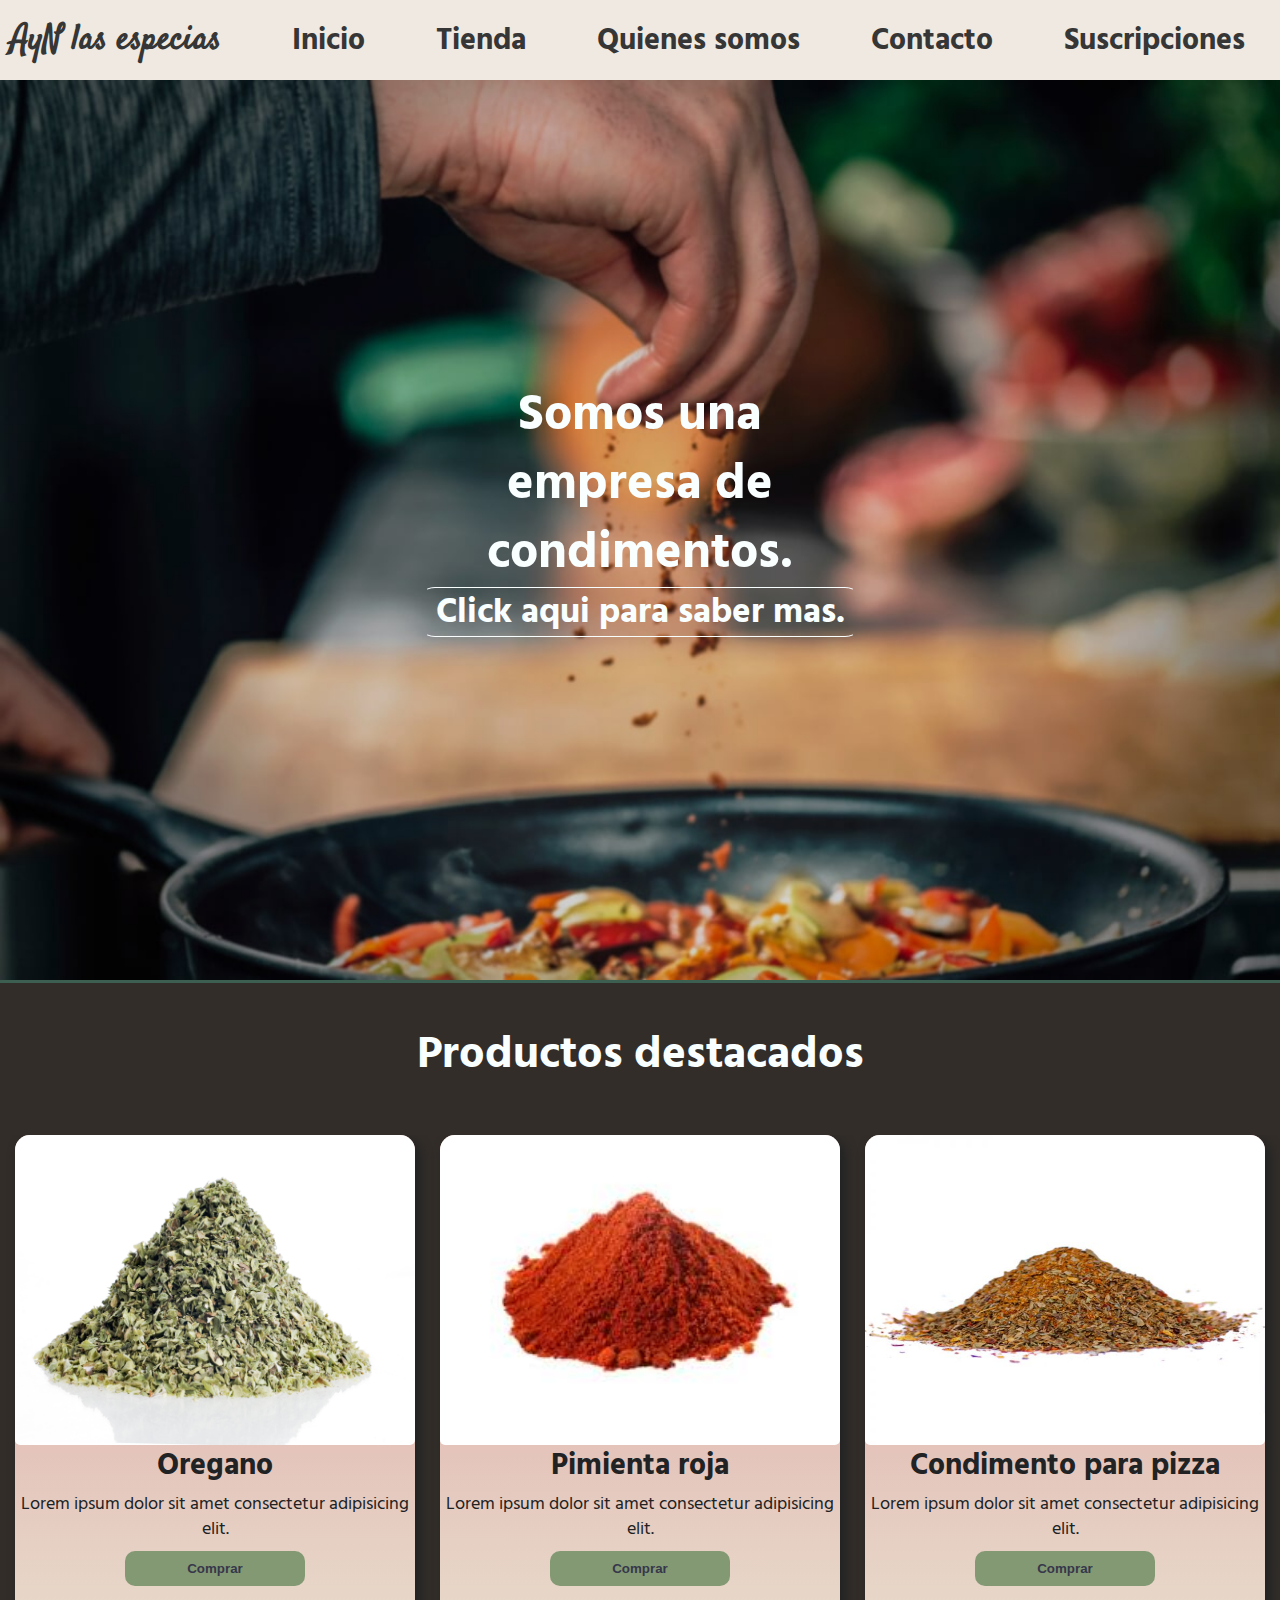
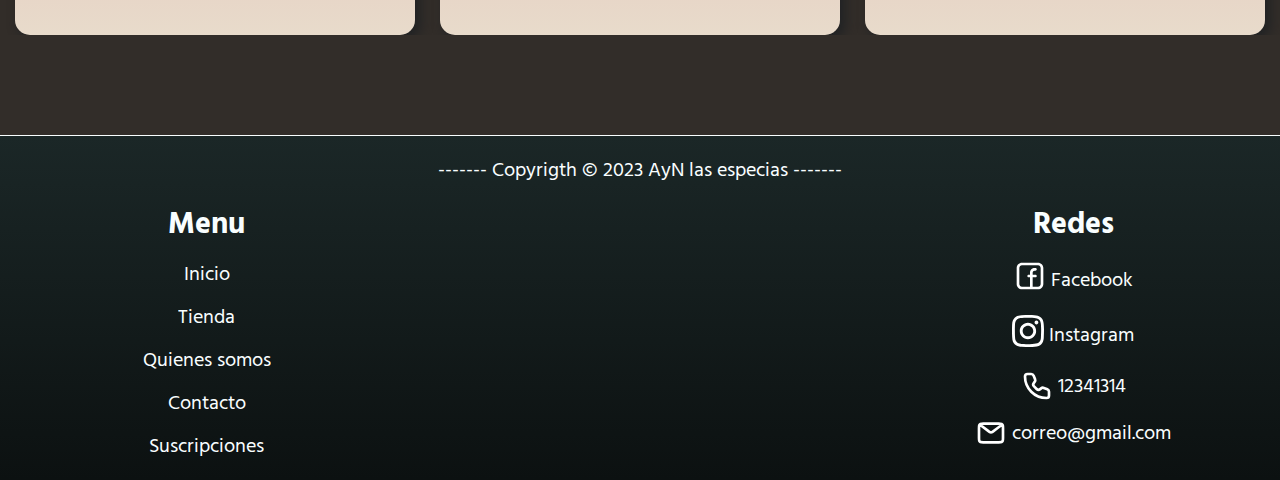
==== index.html @ 298c3543 "optimizacion img" ====
<!DOCTYPE html>
<html lang="en">
<head>
    <meta charset="UTF-8">
    <meta http-equiv="X-UA-Compatible" content="IE=edge">
    <meta name="viewport" content="width=device-width, initial-scale=1.0">
    <meta name="description" content="los mejores condimentos para tus comidas a los mejores precios.">
    <meta name="keywords" content="condimentos, especias, oregano, Argentina, Buenos Aires">
    <title>AyN las especias | empresa de condimentos </title>
    <link rel="shortcut icon" href="./img/logo ayn (fondo blanco).jpg" type="image/x-icon">
    <link rel="preconnect" href="https://fonts.googleapis.com">
    <link rel="preconnect" href="https://fonts.gstatic.com" crossorigin>
    <link href="https://fonts.googleapis.com/css2?family=Satisfy&display=swap" rel="stylesheet">
    <link rel="preconnect" href="https://fonts.googleapis.com">
    <link rel="preconnect" href="https://fonts.gstatic.com" crossorigin>
    <link href="https://fonts.googleapis.com/css2?family=Hind+Madurai:wght@300;700&family=Satisfy&display=swap" rel="stylesheet">
    <link rel="stylesheet" href="https://cdnjs.cloudflare.com/ajax/libs/animate.css/4.1.1/animate.min.css"/>
    <link rel="stylesheet" href="./SASS/main.css">
</head>


<body class="BG">

    <header class="header">

        <div class="header__titulo"> 

            <h1> AyN las especias </h1>

        </div>
        
        <nav class="header__nav">
            
                <ul class="header__nav__links">

                    <li>

                        <a href="./index.html" target="_self">Inicio</a>

                    </li>

                    <li>

                        <a href="./pages/tienda.html" target="_self"> Tienda </a>

                    </li>

                    <li>

                        <a href="./pages/quienesSomos.html" target="_self"> Quienes somos </a>

                    </li>

                    <li>

                        <a href="./pages/contacto.html" target="_self"> Contacto </a>

                    </li>

                    <li>

                        <a href="./pages/suscripciones.html" target="_self"> Suscripciones</a>

                    </li>

                </ul>

            <div class="header__navMovil"> <!-- MOVIL -->

                <div class="header__navMovil__style"> <!-- INICIO -->

                    <a href="./index.html" target="_self"><img src="./img/iconoHome.svg" alt="iconInicio"></a>
    
                    <p>Inicio</p>

                </div>

                <div class="header__navMovil__style"> <!-- TIENDA -->

                    <a href="./pages/tienda.html" target="_self"> <img src="./img/iconoTienda.svg" alt="IconTienda"> </a>
    
                    <p>Tienda</p>

                </div>

                <div class="header__navMovil__style"> <!-- QUIENES SOMOS -->

                    <a href="./pages/quienesSomos.html" target="_self"> <img src="./img/iconoQuienesSomos.svg" alt="iconQuienesSomos"> </a>
    
                    <p>Quienes somos</p>

                </div>

                <div class="header__navMovil__style"> <!-- CONTACTO -->

                    <a href="./pages/contacto.html" target="_self"> <img src="./img/iconoContacto.svg" alt="iconContacto"> </a>
    
                    <p>Contacto</p>

                </div>

                <div class="header__navMovil__style"> <!-- SUSCRIPCIONES -->

                    <a href="./pages/suscripciones.html" target="_self"> <img src="./img/iconoSuscripciones.svg" alt="iconSubs"></a>
    
                    <p>Suscripciones</p>

                </div>

            </div>


        </nav>


    </header>

    <main class="inicio"> 

        <div class="inicio__texto animate__animated animate__fadeInDown animate__slow">

            <h2>Somos una empresa de condimentos.</h2>
    
            <a href="./pages/quienesSomos.html">Click aqui para saber mas.</a>

        </div>

    </main>

    <section class="productos"> <!-- productos destacados -->

        <h3> Productos destacados</h3>
        
        <div class="productos__destacados animate__animated animate__fadeInRight animate__slow">

            <div class="productos__destacados__style"> <!-- producto destacado 1 -->
    
                <img src="./img/oregano.jpg" alt="oregano">
    
                <h4>Oregano</h4>

                <p>Lorem ipsum dolor sit amet consectetur adipisicing elit.</p>
    
                <input type="submit" value="Comprar">

            </div>
    
            <div class="productos__destacados__style"> <!-- producto destacado 2 -->
    
                <img src="./img/pimientaRoja.jpg" alt="pimientaRoja">
    
                <h4>Pimienta roja</h4>

                <p>Lorem ipsum dolor sit amet consectetur adipisicing elit.</p>
    
                <input type="submit" value="Comprar">
    
            </div>
    
            <div class="productos__destacados__style"> <!-- producto destacado 3 -->
    
                <img src="./img/condimentoPizza.jpg" alt="condimentoPizza">
    
                <h4>Condimento para pizza</h4>

                <p>Lorem ipsum dolor sit amet consectetur adipisicing elit.</p>
    
                <input type="submit" value="Comprar">
    
    
            </div>

        </div>


    </section>

    <footer class="pie">

        <div class="pie__texto">

            <p>------- Copyrigth © 2023 AyN las especias -------</p>

        </div>

            <ul class="pie__links">

                <li>

                    <h5> Menu </h5>

                </li>


                <li>

                    <a href="./index.html" target="_self">Inicio</a>

                </li>

                <li>

                    <a href="./pages/tienda.html" target="_self"> Tienda </a>

                </li>

                <li>

                    <a href="./pages/quienesSomos.html" target="_self"> Quienes somos </a>

                </li>

                <li>

                    <a href="./pages/contacto.html" target="_self"> Contacto </a>

                </li>

                <li>

                    <a href="./pages/suscripciones.html" target="_self"> Suscripciones</a>

                </li>

            </ul>

        <div class="pie__contacto">

            <h5> Redes </h5>

            <div class="fb">    
    
                <a href="https://es-la.facebook.com" target="_blank"><img src="./img/iconFB.svg" alt="fb"></a> 
                
                <p>Facebook</p>

            </div>
    
            <div class="ig">
    
                <a href="https://www.instagram.com" target="_blank"><img src="./img/iconIG.svg" alt=""></a>
    
                <p>Instagram</p>
    
            </div>
    
            <div class="telefono">
    
                <img src="./img/iconPhone.svg" alt="telefono">
    
                <p>12341314</p> 
                
            </div>
    
            <div class="correo">
                
             <img src="./img/iconMail.svg" alt="mail">
                     
             <p>correo@gmail.com</p> 
                
    
            </div>

        </div>


    </footer>

</body>
</html>
---- SASS/main.css ----
* {
  margin: 0;
  padding: 0;
  box-sizing: border-box;
  overflow: auto;
}

.BG {
  background-color: #efe9e1;
  color: #363636;
}

.header {
  background-color: #efe9e1;
  display: grid;
  grid-template-columns: 1fr 4fr;
  grid-template-rows: 80px;
  align-items: center;
}
.header__titulo {
  display: flex;
  justify-content: flex-start;
}
.header__titulo h1 {
  font-family: "Satisfy", cursive;
  font-size: 35px;
  font-weight: bold;
  padding-left: 10px;
}
.header__nav {
  grid-column: 2/3;
}
.header__nav__links {
  display: flex;
  justify-content: space-around;
}
.header__nav__links a {
  text-decoration: none;
  font-size: 30px;
  font-weight: 700;
  color: #363636;
  font-family: "Hind Madurai", sans-serif;
}
.header__nav__links a:hover {
  color: #6eba9d;
}
.header__navMovil {
  display: none;
}

.fixBs {
  margin: 0 0 0 0;
  padding: 0 0 0 0;
}
.fixBs h1 {
  padding-bottom: 4px;
  padding-top: 12px;
}

@media (max-width: 480px) {
  .header {
    padding-top: 1px;
    display: grid;
    grid-template-columns: 1fr;
    grid-template-rows: 60px 80px;
  }
  .header__titulo {
    display: flex;
    justify-content: center;
  }
  .header__nav {
    grid-column: 1/2;
  }
  .header__nav__links {
    display: none;
  }
  .header__navMovil {
    grid-row: 2/3;
    display: flex;
    justify-content: space-around;
  }
  .header__navMovil__style {
    display: flex;
    flex-direction: column;
    justify-content: center;
    align-items: center;
  }
  .header__navMovil__style img {
    width: 40px;
    height: 40px;
  }
  .header__navMovil__style p {
    font-size: 12px;
    font-weight: bold;
  }
}
@media (min-width: 481px) and (max-width: 1023px) {
  .header {
    padding-top: 1px;
    display: grid;
    grid-template-columns: 1fr;
    grid-template-rows: 60px 80px;
  }
  .header__titulo {
    display: flex;
    justify-content: center;
  }
  .header__nav {
    grid-column: 1/2;
  }
  .header__nav__links {
    display: none;
  }
  .header__navMovil {
    grid-row: 2/3;
    display: flex;
    justify-content: space-around;
  }
  .header__navMovil__style {
    display: flex;
    flex-direction: column;
    justify-content: center;
    align-items: center;
  }
  .header__navMovil__style img {
    width: 60px;
    height: 60px;
  }
  .header__navMovil__style p {
    font-size: 14px;
    font-weight: bold;
  }
}
.inicio {
  background-image: url(../img/index\ img.jpeg);
  background-size: cover;
  background-repeat: no-repeat;
  display: grid;
  grid-template-columns: 1fr 1fr 1fr;
  grid-template-rows: 300px 300px 300px;
}
.inicio__texto {
  grid-column: 2/3;
  grid-row: 2/3;
  display: flex;
  flex-direction: column;
  justify-items: center;
  align-items: center;
}
.inicio__texto h2 {
  color: #f9feff;
  text-align: center;
  font-family: "Hind Madurai", sans-serif;
  font-size: 50px;
  font-weight: 700;
}
.inicio__texto a {
  color: #f9feff;
  width: 450px;
  text-align: center;
  font-size: 35px;
  text-decoration: none;
  font-family: "Hind Madurai", sans-serif;
  font-weight: 700;
  border-style: solid;
  border-width: 0.5px;
  border-radius: 20px;
}
.inicio__texto a:hover {
  background-color: #f9feff;
  color: #363636;
  border-style: none;
  opacity: 85%;
}

.productos {
  background-color: #322d29;
  display: grid;
  grid-column: 1fr;
  grid-row: 200px auto;
  padding-bottom: 100px;
  border-top: #3c5f51;
  border-top-style: solid;
  gap: 10px;
}
.productos h3 {
  position: relative;
  text-align: center;
  font-size: 45px;
  color: #f9feff;
  padding: 40px;
  font-family: "Hind Madurai", sans-serif;
  font-weight: 700;
}
.productos img {
  width: 400px;
  height: 310px;
  border-radius: 5px;
}
.productos__destacados {
  display: flex;
  gap: 25px;
  justify-content: center;
}
.productos__destacados__style {
  /* background-color: #e8dbcb; */
  background-image: linear-gradient(to top, #e8dbcb, #e2b9b3 55%);
  border-radius: 15px;
  width: 400px;
  height: 500px;
  display: flex;
  flex-direction: column;
  align-items: center;
  color: #202224;
  box-shadow: 5px 5px 12px 0 #202224;
}
.productos__destacados__style h4 {
  font-size: 30px;
  margin-bottom: 5px;
  text-align: center;
  font-family: "Hind Madurai", sans-serif;
}
.productos__destacados__style p {
  font-size: 18px;
  margin-bottom: 10px;
  text-align: center;
  font-family: "Hind Madurai", sans-serif;
}
.productos__destacados__style input {
  height: 35px;
  width: 180px;
  border-radius: 10px;
  background-color: #839973;
  border-style: none;
  color: #36374b;
  font-weight: 700;
}
.productos__destacados__style input:hover {
  background-color: #a1bc8f;
}

@media (max-width: 480px) {
  .inicio {
    background-position: center;
    display: grid;
    grid-template-columns: 1fr;
    grid-template-rows: 250px 250px 250px;
  }
  .inicio a {
    display: none;
  }
  .inicio h2 {
    font-size: 40px;
    margin-left: 15px;
    margin-right: 15px;
  }
  .productos__destacados {
    display: flex;
    flex-direction: column;
    align-items: center;
  }
  .productos__destacados__style {
    width: 350px;
    height: 500px;
    display: flex;
    flex-direction: column;
    align-items: center;
  }
  .productos img {
    width: 350px;
    height: 310px;
    border-radius: 5px;
  }
}
@media (min-width: 481px) and (max-width: 1023px) {
  .inicio {
    background-position: center;
    display: grid;
    grid-template-columns: 1fr 1fr 1fr;
    grid-template-rows: 260px 260px 260px;
    align-items: center;
  }
  .inicio a {
    display: none;
  }
  .inicio h2 {
    font-size: 35px;
  }
  .productos__destacados {
    display: flex;
    flex-direction: column;
    align-items: center;
  }
  .productos__destacados__style {
    display: flex;
    flex-direction: column;
    align-items: center;
  }
  .productos img {
    border-radius: 5px;
  }
}
.tienda {
  background-color: #322d29;
  display: grid;
  grid-template-columns: 1fr;
  max-height: 1200px;
  grid-template-rows: 150px auto;
}
.tienda form {
  display: flex;
  justify-content: center;
  align-items: flex-start;
  margin-top: 20px;
}
.tienda form .barraBus {
  border-radius: 10px;
  width: 35%;
  height: 40px;
}
.tienda form .buscar {
  height: 40px;
  width: 5%;
  border-radius: 10px;
}
.tienda__productos {
  display: flex;
  gap: 50px;
  justify-content: center;
  flex-wrap: wrap;
  margin-bottom: 80px;
  margin-left: 30px;
  margin-right: 30px;
}
.tienda__productos__style {
  display: flex;
  flex-direction: column;
  align-items: center;
  background-color: #f9feff;
  height: 350px;
  width: 300px;
  border-radius: 10px;
}
.tienda__productos__style h2 {
  font-size: 30px;
  text-align: center;
  font-weight: 700;
  margin: 0 10px;
  font-family: "Hind Madurai", sans-serif;
}
.tienda__productos__style p {
  font-size: 18px;
  font-weight: 700;
  text-align: center;
  margin: 5px 10px;
  font-family: "Hind Madurai", sans-serif;
}
.tienda__productos__style img {
  height: 230px;
  width: 230px;
  border-radius: 70px;
}

@media (max-width: 480px) {
  .tienda {
    display: grid;
    grid-template-columns: 1fr;
    max-height: 3000px;
    grid-template-rows: 150px auto;
  }
  .tienda form .buscar {
    height: 40px;
    width: 20%;
    border-radius: 10px;
  }
  .tienda form .barraBus {
    border-radius: 10px;
    width: 50%;
    height: 40px;
  }
  .tienda__productos {
    display: flex;
    gap: 50px;
    justify-content: center;
    margin-bottom: 80px;
    margin-left: 30px;
    margin-right: 30px;
    flex-direction: column;
    align-items: center;
    flex-wrap: wrap;
  }
  .tienda__productos__style {
    display: flex;
    flex-direction: row;
    align-items: center;
    background-color: #f9feff;
    height: 200px;
    width: 350px;
    border-radius: 10px;
  }
  .tienda__productos__style img {
    height: 180px;
    width: 180px;
    border-radius: 70px;
  }
  .tienda__productos__style h2 {
    font-size: 25px;
    text-align: center;
    font-weight: bold;
    margin: 0 5px;
  }
  .tienda__productos__style p {
    font-size: 15px;
    font-weight: bold;
    text-align: center;
    margin: 5px 5px;
  }
  .tienda__productos .movilTienda {
    display: flex;
    flex-direction: column;
  }
}
@media (min-width: 481px) and (max-width: 1023px) {
  .tienda {
    display: grid;
    grid-template-columns: 1fr;
    max-height: 3000px;
    grid-template-rows: 150px auto;
  }
  .tienda form .buscar {
    height: 40px;
    width: 15%;
    border-radius: 10px;
  }
  .tienda form .barraBus {
    border-radius: 10px;
    width: 65%;
    height: 40px;
  }
  .tienda__productos {
    display: flex;
    gap: 50px;
    justify-content: center;
    margin-bottom: 80px;
    margin-left: 30px;
    margin-right: 30px;
    flex-direction: row;
    align-items: center;
    flex-wrap: wrap;
  }
  .tienda__productos__style {
    display: flex;
    flex-direction: row;
    align-items: center;
    background-color: #f9feff;
    height: 200px;
    width: 300px;
    border-radius: 10px;
  }
  .tienda__productos__style img {
    height: 180px;
    width: 180px;
    border-radius: 70px;
  }
  .tienda__productos__style h2 {
    font-size: 25px;
    text-align: center;
    font-weight: bold;
    margin: 0 5px;
  }
  .tienda__productos__style p {
    font-size: 15px;
    font-weight: bold;
    text-align: center;
    margin: 5px 5px;
  }
  .tienda__productos .movilTienda {
    display: flex;
    flex-direction: column;
  }
}
.quienesSomos {
  background-color: #202224;
}
.quienesSomos__info h2 {
  font-family: "Hind Madurai", sans-serif;
  color: #f9feff;
  font-weight: 700;
  padding: 5px;
  font-size: 40px;
}
.quienesSomos__info p {
  font-family: "Hind Madurai", sans-serif;
  color: #f9feff;
  font-size: 18px;
}

.clientes {
  margin: 35px;
}
.clientes h2 {
  text-align: center;
  font-size: 50px;
  font-weight: bold;
  padding-bottom: 5px;
}
.clientes__info {
  background-color: #202224;
  display: grid;
  grid-template-columns: 1fr 1fr;
  grid-template-rows: 1fr;
  border-radius: 5px;
  padding-bottom: 50px;
}
.clientes__info__style {
  display: flex;
  flex-direction: column;
  justify-content: center;
  align-items: flex-end;
  padding-right: 2%;
  border-right-style: solid;
}
.clientes__info__style img {
  height: 400px;
  width: 400px;
  border-radius: 1px;
}
.clientes__info__style h3 {
  font-size: 35px;
  font-weight: 500;
  color: #f9feff;
  padding-right: 12%;
  padding-bottom: 4px;
  font-family: "Hind Madurai", sans-serif;
}
.clientes__info__frame {
  display: flex;
  flex-direction: column;
  justify-content: center;
  align-items: flex-start;
  padding-left: 2.4%;
  border-left-style: solid;
}
.clientes__info__frame h3 {
  font-size: 35px;
  font-weight: 500;
  color: #efe9e1;
  padding-left: 12%;
  padding-bottom: 4px;
  font-family: "Hind Madurai", sans-serif;
}

@media (max-width: 480px) {
  .quienesSomos__img {
    display: none;
  }
  .clientes__info {
    display: grid;
    grid-template-columns: 350px;
    grid-template-rows: 1fr 1fr;
  }
  .clientes__info__style {
    align-items: center;
    justify-content: center;
    padding-right: 0%;
    border-right-style: none;
  }
  .clientes__info__style img {
    height: 250px;
    width: 250px;
  }
  .clientes__info__style h3 {
    padding-right: 0;
    padding-bottom: 3px;
  }
  .clientes__info__frame {
    align-items: center;
    padding-left: 0;
    border-left-style: none;
  }
  .clientes__info__frame iframe {
    height: 250px;
    width: 250px;
  }
  .clientes__info__frame h3 {
    padding-left: 0;
    padding-bottom: 3px;
  }
}
@media (min-width: 481px) and (max-width: 1023px) {
  .quienesSomos__img {
    display: none;
  }
  .clientes__info {
    display: grid;
    grid-template-columns: auto;
    grid-template-rows: 1fr 1fr;
    justify-items: center;
    align-items: center;
  }
  .clientes__info__style {
    padding-right: 0%;
    border-right-style: none;
    align-items: center;
    justify-content: center;
  }
  .clientes__info__style img {
    height: 400px;
    width: 400px;
  }
  .clientes__info__style h3 {
    padding-right: 0;
    padding-bottom: 3px;
  }
  .clientes__info__frame {
    align-items: center;
    padding-left: 0;
    border-left-style: none;
  }
  .clientes__info__frame iframe {
    height: 400px;
    width: 400px;
  }
  .clientes__info__frame h3 {
    padding-left: 0;
    padding-bottom: 3px;
  }
}
.contacto {
  background-image: linear-gradient(to top, #051e22, #5a944d);
  display: grid;
  grid-template-columns: 1fr 1fr 1fr;
  grid-template-rows: 1fr 1fr 1fr;
}
.contacto__texto {
  grid-column: 2/3;
  display: flex;
  flex-direction: column;
  text-align: center;
  justify-content: center;
}
.contacto__texto h2 {
  font-size: 60px;
  font-weight: 700;
  font-family: "Hind Madurai", sans-serif;
}
.contacto__texto p {
  font-size: 25px;
  font-family: "Hind Madurai", sans-serif;
}

#casillaMail {
  grid-row: 2/3;
  grid-column: 2/3;
  justify-self: center;
  width: 500px;
  height: 350px;
  background-color: #f9feff;
  border-radius: 3px;
  display: flex;
  flex-direction: column;
  justify-content: center;
  align-items: center;
  box-shadow: 5px 5px 12px 0 #202224;
  border-style: dashed;
  border-color: #902c2c;
}
#casillaMail .inputMail {
  border-radius: 15px;
  height: 40px;
  width: 350px;
}
#casillaMail .inputEnviar {
  border-radius: 5px;
  margin-top: 10px;
  width: 120px;
  height: 30px;
}
#casillaMail label {
  font-size: 30px;
  font-weight: bold;
}

@media (max-width: 480px) {
  .contacto {
    display: grid;
    grid-template-columns: auto;
    grid-template-rows: 1fr 1fr 1fr;
  }
  .contacto__texto h2 {
    font-size: 50px;
  }
  #casillaMail {
    grid-row: 2/3;
    justify-self: center;
    width: 300px;
    height: 350px;
    display: flex;
    flex-direction: column;
    justify-content: center;
    align-items: center;
  }
  #casillaMail .inputMail {
    width: 250px;
  }
}
.sub {
  display: grid;
  grid-template-columns: 1fr;
  grid-template-rows: 200px 1000px;
  background-image: url(../img/fondoSuscripciones.jpg);
  background-size: cover;
  background-repeat: no-repeat;
}
.sub__texto {
  grid-template-rows: 1/2;
  display: flex;
  flex-direction: column;
  align-items: center;
  justify-content: center;
}
.sub__texto h2 {
  font-size: 40px;
  font-weight: 700;
  font-family: "Hind Madurai", sans-serif;
  color: #f9feff;
}
.sub__texto p {
  font-size: 18px;
  text-align: center;
  margin: 5px 60px;
  font-family: "Hind Madurai", sans-serif;
  color: #f9feff;
}
.sub__planes {
  display: flex;
  gap: 40px;
  flex-direction: row;
  justify-content: center;
  align-items: flex-start;
  margin-top: 6%;
}
.sub__planes__style {
  background-color: #efe9e1;
  border-radius: 10px;
  height: 450px;
  width: 350px;
  box-shadow: 5px 5px 12px 0 #202224;
  display: flex;
  flex-direction: column;
  align-items: center;
}
.sub__planes__style h3 {
  font-size: 25px;
  font-weight: 700;
  margin-top: 5px;
  font-family: "Hind Madurai", sans-serif;
}
.sub__planes__style p {
  font-size: 18px;
  text-align: center;
  margin: 10px 20px;
  font-family: "Hind Madurai", sans-serif;
}
.sub__planes__style input {
  border-radius: 5px;
  background-color: #558673;
  height: 35px;
  width: 120px;
  border-style: none;
  margin-top: 5px;
  font-size: 17px;
}
.sub__planes__style input:hover {
  background-color: #6eba9d;
  box-shadow: 3px 3px 12px 0 #6eba9d;
}

@media (max-width: 480px) {
  .sub {
    display: grid;
    grid-template-columns: 1fr;
    grid-template-rows: auto 1500px;
    background-image: url(../img/fondoSuscripcionesMovil.jpg);
    background-position: left;
  }
  .sub__texto p {
    margin-bottom: 12px;
  }
  .sub__planes {
    display: flex;
    gap: 40px;
    flex-direction: column;
    align-items: center;
  }
  .sub__planes__style {
    height: 450px;
    width: 350px;
  }
}
@media (min-width: 481px) and (max-width: 1023px) {
  .sub {
    display: grid;
    grid-template-columns: 1fr;
    grid-template-rows: auto 1500px;
  }
  .sub__texto p {
    margin-bottom: 12px;
  }
  .sub__planes {
    display: flex;
    gap: 40px;
    flex-direction: column;
    align-items: center;
  }
  .sub__planes__style {
    height: 450px;
    width: 350px;
  }
}
.pie {
  padding-top: 20px;
  background-image: linear-gradient(to top, #0c1111, #1b2727);
  color: #f9feff;
  font-size: 20px;
  display: grid;
  grid-template-columns: 1fr 1fr 1fr;
  gap: 20px;
  padding-bottom: 20px;
  border-top-style: solid;
  border-top-width: 1px;
}
.pie__texto {
  grid-column: 2/3;
  text-align: center;
  font-family: "Hind Madurai", sans-serif;
}
.pie__links {
  grid-column: 1/2;
  align-items: center;
  display: flex;
  flex-direction: column;
  gap: 15px;
}
.pie__links h5 {
  font-size: 30px;
  color: #f9feff;
  font-weight: 700;
  font-family: "Hind Madurai", sans-serif;
}
.pie__links li a {
  text-decoration: none;
  color: #f9feff;
  font-size: 20px;
  font-weight: 700px;
  font-family: "Hind Madurai", sans-serif;
}
.pie__links li a:hover {
  color: #6eba9d;
}
.pie__fix {
  padding-bottom: 2px;
}
.pie__contacto {
  grid-column: 3/4;
  align-items: center;
  display: flex;
  flex-direction: column;
  gap: 15px;
  font-family: "Hind Madurai", sans-serif;
}
.pie__contacto h5 {
  font-size: 30px;
  color: #f9feff;
  font-weight: 700;
  font-family: "Hind Madurai", sans-serif;
}
.pie__contacto .fb {
  display: flex;
  align-items: center;
  gap: 5px;
}
.pie__contacto .ig {
  display: flex;
  align-items: center;
  gap: 5px;
}
.pie__contacto .telefono {
  display: flex;
  align-items: center;
  gap: 5px;
}
.pie__contacto .correo {
  display: flex;
  align-items: center;
  gap: 5px;
}
.pie img {
  width: 32px;
  height: 32px;
}

@media (max-width: 480px) {
  .pie {
    font-size: 15px;
    display: grid;
    grid-template-columns: 1fr;
    grid-template-rows: 100px 1fr;
  }
  .pie__texto {
    grid-row: 1/2;
    grid-column: 1/2;
  }
  .pie__links {
    display: none;
  }
  .pie__contacto {
    grid-column: 1/2;
    grid-row: 2/3;
  }
}
@media (min-width: 481px) and (max-width: 1023px) {
  .pie {
    font-size: 20px;
    display: grid;
    grid-template-columns: 1fr;
    grid-template-rows: 100px 1fr;
  }
  .pie__texto {
    grid-row: 1/2;
    grid-column: 1/2;
  }
  .pie__links {
    display: none;
  }
  .pie__contacto {
    grid-column: 1/2;
    grid-row: 2/3;
  }
}/*# sourceMappingURL=main.css.map */
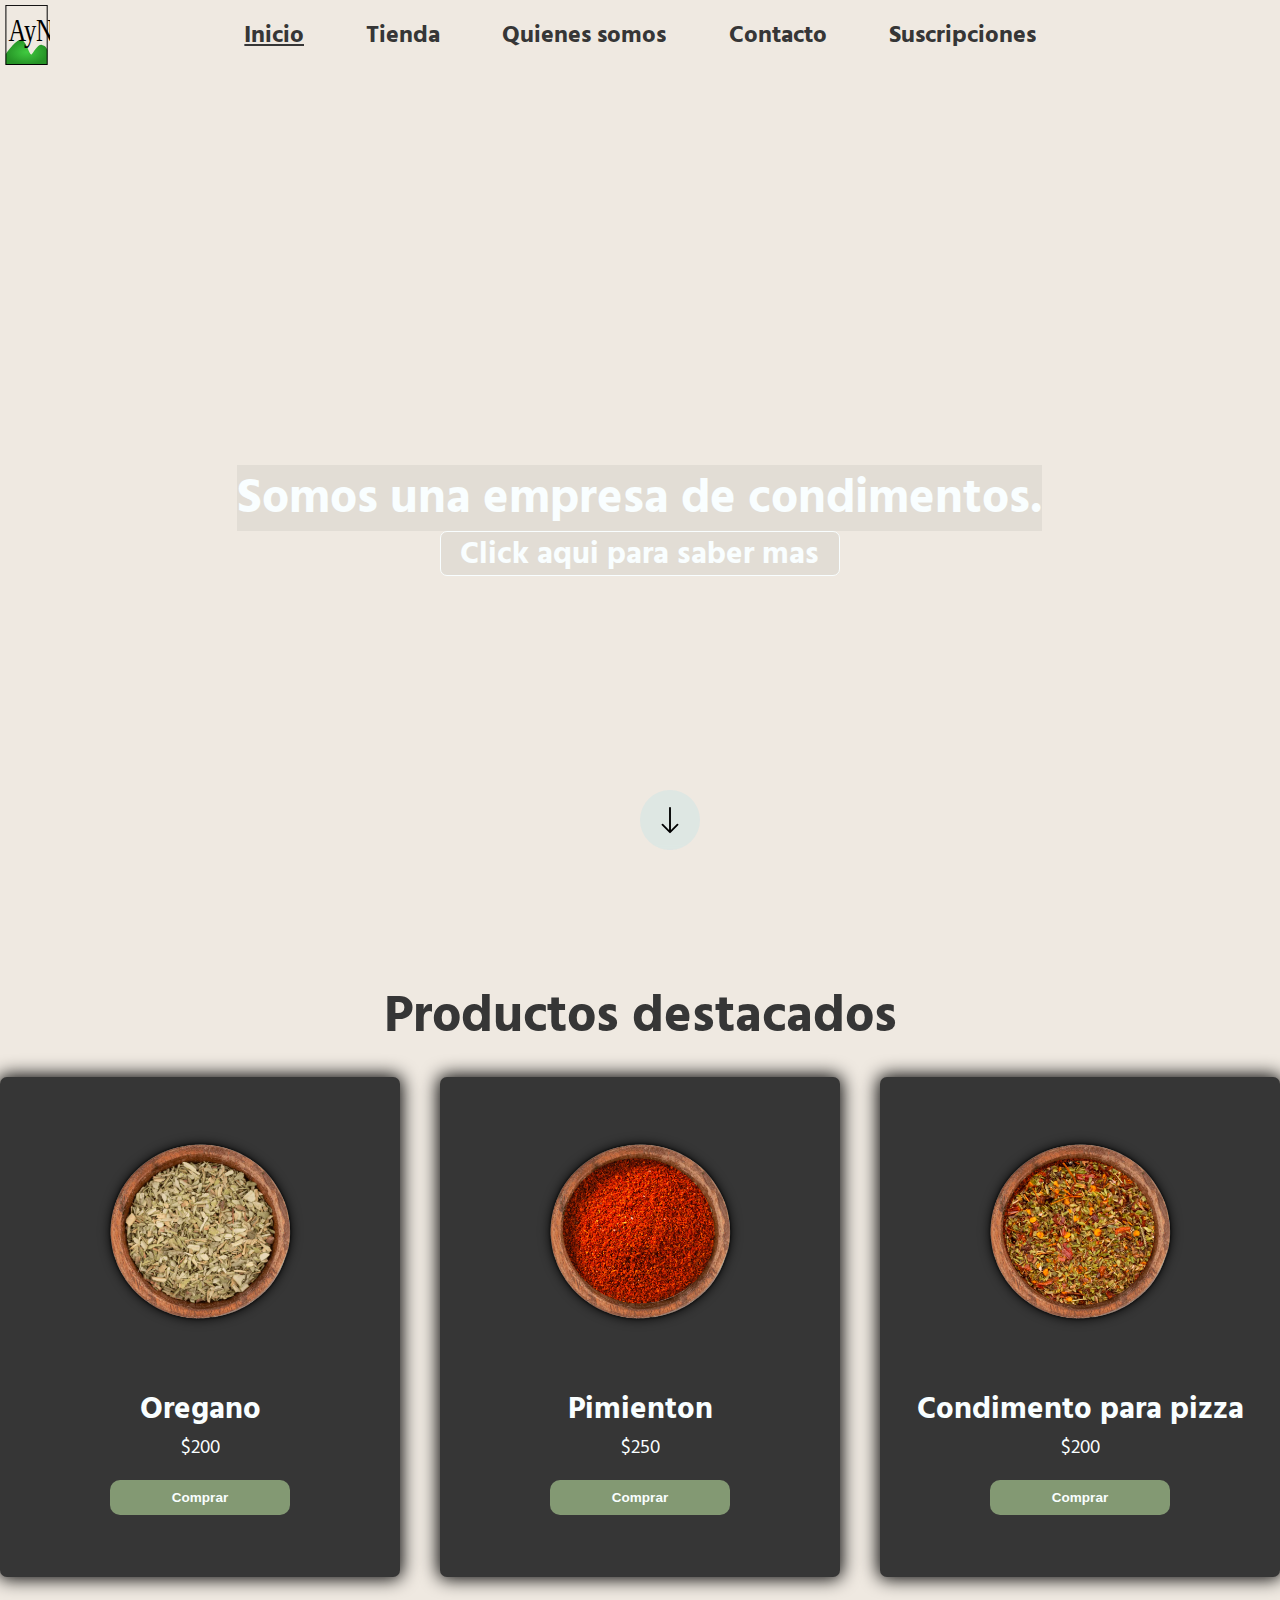
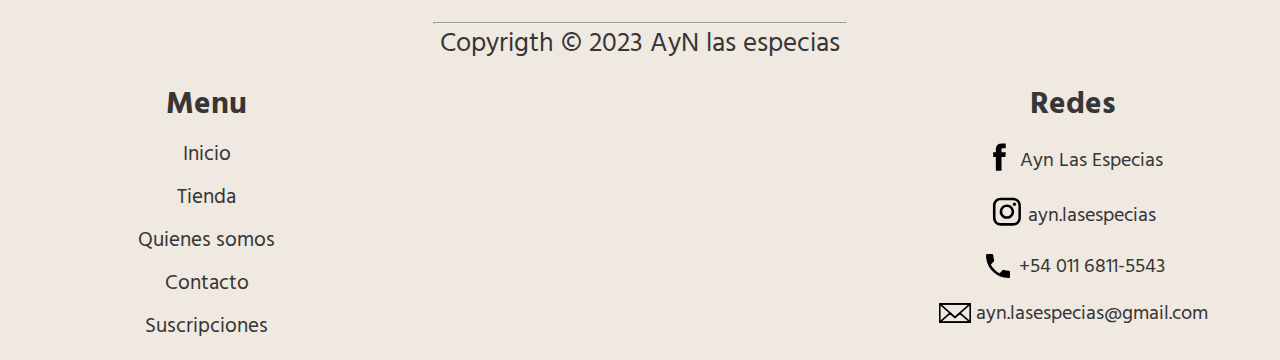
==== commit b4b6e60f: "actualizacion de estilo 1" ====
--- a/index.html
+++ b/index.html
@@ -7,7 +7,7 @@
     <meta name="description" content="los mejores condimentos para tus comidas a los mejores precios.">
     <meta name="keywords" content="condimentos, especias, oregano, Argentina, Buenos Aires">
     <title>AyN las especias | empresa de condimentos </title>
-    <link rel="shortcut icon" href="./img/logo ayn (fondo blanco).jpg" type="image/x-icon">
+    <link rel="shortcut icon" href="./img/LogoAyN.svg" type="image/x-icon">
     <link rel="preconnect" href="https://fonts.googleapis.com">
     <link rel="preconnect" href="https://fonts.gstatic.com" crossorigin>
     <link href="https://fonts.googleapis.com/css2?family=Satisfy&display=swap" rel="stylesheet">
@@ -25,7 +25,12 @@
 
         <div class="header__titulo"> 
 
-            <h1> AyN las especias </h1>
+         <a href="./index.html">
+               
+            <img src="./img/LogoAyN.svg" alt="logoAyN">
+         </a> 
+               
+            <h1>AyN las especias </h1>
 
         </div>
         
@@ -35,7 +40,7 @@
 
                     <li>
 
-                        <a href="./index.html" target="_self">Inicio</a>
+                        <a href="./index.html" target="_self" id="marca">Inicio</a>
 
                     </li>
 
@@ -117,29 +122,39 @@
 
     <main class="inicio"> 
 
-        <div class="inicio__texto animate__animated animate__fadeInDown animate__slow">
+        <div class="inicio__texto animate__animated animate__fadeInDown animate__slower">
 
             <h2>Somos una empresa de condimentos.</h2>
     
-            <a href="./pages/quienesSomos.html">Click aqui para saber mas.</a>
-
+            <a href="./pages/quienesSomos.html">Click aqui para saber mas</a>
+
+        </div>
+
+        <div class="inicio__flecha">
+
+            <a href="#productos">   <img src="./img/flecha.svg" alt="flecha">    </a> 
+         
         </div>
 
     </main>
 
-    <section class="productos"> <!-- productos destacados -->
-
-        <h3> Productos destacados</h3>
+    <section id="productos" class="productos"> <!-- productos destacados -->
+
+        <div class="productos__titulo">
+
+           <h3> Productos destacados</h3>
+
+        </div>
         
-        <div class="productos__destacados animate__animated animate__fadeInRight animate__slow">
+        <div class="productos__destacados">
 
             <div class="productos__destacados__style"> <!-- producto destacado 1 -->
     
-                <img src="./img/oregano.jpg" alt="oregano">
+                <img src="./img/oregano.png" alt="oregano">
     
                 <h4>Oregano</h4>
 
-                <p>Lorem ipsum dolor sit amet consectetur adipisicing elit.</p>
+                <p>$200</p>
     
                 <input type="submit" value="Comprar">
 
@@ -147,11 +162,11 @@
     
             <div class="productos__destacados__style"> <!-- producto destacado 2 -->
     
-                <img src="./img/pimientaRoja.jpg" alt="pimientaRoja">
-    
-                <h4>Pimienta roja</h4>
-
-                <p>Lorem ipsum dolor sit amet consectetur adipisicing elit.</p>
+                <img src="./img/pimenton.png" alt="pimienton">
+    
+                <h4>Pimienton</h4>
+
+                <p>$250</p>
     
                 <input type="submit" value="Comprar">
     
@@ -159,11 +174,11 @@
     
             <div class="productos__destacados__style"> <!-- producto destacado 3 -->
     
-                <img src="./img/condimentoPizza.jpg" alt="condimentoPizza">
+                <img src="./img/condimentoPizza.png" alt="condimentoPizza">
     
                 <h4>Condimento para pizza</h4>
 
-                <p>Lorem ipsum dolor sit amet consectetur adipisicing elit.</p>
+                <p>$200</p>
     
                 <input type="submit" value="Comprar">
     
@@ -179,7 +194,9 @@
 
         <div class="pie__texto">
 
-            <p>------- Copyrigth © 2023 AyN las especias -------</p>
+            <hr>
+
+            <p>Copyrigth © 2023 AyN las especias</p>
 
         </div>
 
@@ -228,35 +245,35 @@
 
             <h5> Redes </h5>
 
-            <div class="fb">    
+            <div class="pie__contacto__style">    
     
                 <a href="https://es-la.facebook.com" target="_blank"><img src="./img/iconFB.svg" alt="fb"></a> 
                 
-                <p>Facebook</p>
-
-            </div>
-    
-            <div class="ig">
+                <p>Ayn Las Especias</p>
+
+            </div>
+    
+            <div class="pie__contacto__style">
     
                 <a href="https://www.instagram.com" target="_blank"><img src="./img/iconIG.svg" alt=""></a>
     
-                <p>Instagram</p>
-    
-            </div>
-    
-            <div class="telefono">
+                <p>ayn.lasespecias</p>
+    
+            </div>
+    
+            <div class="pie__contacto__style">
     
                 <img src="./img/iconPhone.svg" alt="telefono">
     
-                <p>12341314</p> 
-                
-            </div>
-    
-            <div class="correo">
+                <p>+54 011 6811-5543</p> 
+                
+            </div>
+    
+            <div class="pie__contacto__style">
                 
              <img src="./img/iconMail.svg" alt="mail">
                      
-             <p>correo@gmail.com</p> 
+             <p>ayn.lasespecias@gmail.com</p> 
                 
     
             </div>
--- a/SASS/main.css
+++ b/SASS/main.css
@@ -3,6 +3,8 @@
   padding: 0;
   box-sizing: border-box;
   overflow: auto;
+  font-size: 65%;
+  scroll-behavior: smooth;
 }
 
 .BG {
@@ -13,19 +15,26 @@
 .header {
   background-color: #efe9e1;
   display: grid;
-  grid-template-columns: 1fr 4fr;
-  grid-template-rows: 80px;
+  grid-template-columns: 1fr 4fr 1fr;
+  grid-template-rows: 70px;
   align-items: center;
 }
 .header__titulo {
   display: flex;
   justify-content: flex-start;
+  align-items: center;
+}
+.header__titulo img {
+  height: 60px;
+  width: 50px;
+  padding-left: 3px;
 }
 .header__titulo h1 {
   font-family: "Satisfy", cursive;
-  font-size: 35px;
-  font-weight: bold;
-  padding-left: 10px;
+  font-weight: 600;
+  color: #212121;
+  display: none;
+  padding-left: 3px;
 }
 .header__nav {
   grid-column: 2/3;
@@ -36,7 +45,7 @@
 }
 .header__nav__links a {
   text-decoration: none;
-  font-size: 30px;
+  font-size: 2.3rem;
   font-weight: 700;
   color: #363636;
   font-family: "Hind Madurai", sans-serif;
@@ -57,6 +66,11 @@
   padding-top: 12px;
 }
 
+#marca {
+  -webkit-text-decoration: underline #363636;
+          text-decoration: underline #363636;
+}
+
 @media (max-width: 480px) {
   .header {
     padding-top: 1px;
@@ -68,6 +82,13 @@
     display: flex;
     justify-content: center;
   }
+  .header__titulo img {
+    display: none;
+  }
+  .header__titulo h1 {
+    font-size: 3rem;
+    display: block;
+  }
   .header__nav {
     grid-column: 1/2;
   }
@@ -90,7 +111,7 @@
     height: 40px;
   }
   .header__navMovil__style p {
-    font-size: 12px;
+    font-size: 1.5rem;
     font-weight: bold;
   }
 }
@@ -105,6 +126,13 @@
     display: flex;
     justify-content: center;
   }
+  .header__titulo img {
+    display: none;
+  }
+  .header__titulo h1 {
+    font-size: 3rem;
+    display: block;
+  }
   .header__nav {
     grid-column: 1/2;
   }
@@ -127,20 +155,21 @@
     height: 60px;
   }
   .header__navMovil__style p {
-    font-size: 14px;
+    font-size: 1.5rem;
     font-weight: bold;
   }
 }
 .inicio {
-  background-image: url(../img/index\ img.jpeg);
+  background-image: url(../img/fondoIndex.jpg);
   background-size: cover;
   background-repeat: no-repeat;
   display: grid;
+  align-items: center;
   grid-template-columns: 1fr 1fr 1fr;
   grid-template-rows: 300px 300px 300px;
 }
 .inicio__texto {
-  grid-column: 2/3;
+  grid-column: 1/4;
   grid-row: 2/3;
   display: flex;
   flex-direction: column;
@@ -151,80 +180,101 @@
   color: #f9feff;
   text-align: center;
   font-family: "Hind Madurai", sans-serif;
-  font-size: 50px;
-  font-weight: 700;
+  font-size: 4.6rem;
+  font-weight: 700;
+  background-color: rgba(32, 34, 36, 0.0588235294);
 }
 .inicio__texto a {
   color: #f9feff;
-  width: 450px;
-  text-align: center;
-  font-size: 35px;
+  width: 400px;
+  text-align: center;
+  font-size: 3rem;
   text-decoration: none;
   font-family: "Hind Madurai", sans-serif;
   font-weight: 700;
   border-style: solid;
   border-width: 0.5px;
-  border-radius: 20px;
+  border-radius: 7px;
+  background-color: rgba(32, 34, 36, 0.0588235294);
 }
 .inicio__texto a:hover {
   background-color: #f9feff;
   color: #363636;
-  border-style: none;
+  border-color: #f9feff;
   opacity: 85%;
 }
+.inicio__flecha {
+  grid-row: 3/4;
+  grid-column: 2/3;
+  -webkit-backdrop-filter: blur(2.5px);
+          backdrop-filter: blur(2.5px);
+  background-color: rgba(59, 217, 253, 0.0941176471);
+  width: 60px;
+  height: 60px;
+  border-radius: 200px;
+  display: flex;
+  justify-content: center;
+  align-items: center;
+  margin-left: 50%;
+}
+.inicio__flecha img {
+  height: 30px;
+  width: 30px;
+}
+.inicio__flecha:hover {
+  -webkit-backdrop-filter: blur(4px);
+          backdrop-filter: blur(4px);
+}
 
 .productos {
-  background-color: #322d29;
+  background-color: #efe9e1;
   display: grid;
-  grid-column: 1fr;
-  grid-row: 200px auto;
-  padding-bottom: 100px;
-  border-top: #3c5f51;
-  border-top-style: solid;
-  gap: 10px;
-}
-.productos h3 {
+  grid-template-columns: 1fr;
+  grid-template-rows: auto 550px;
+}
+.productos__titulo h3 {
   position: relative;
   text-align: center;
-  font-size: 45px;
-  color: #f9feff;
-  padding: 40px;
-  font-family: "Hind Madurai", sans-serif;
-  font-weight: 700;
+  font-size: 5rem;
+  color: #363636;
+  font-family: "Hind Madurai", sans-serif;
+  font-weight: 700;
+  padding-top: 10px;
 }
 .productos img {
-  width: 400px;
+  width: 320px;
   height: 310px;
-  border-radius: 5px;
 }
 .productos__destacados {
   display: flex;
-  gap: 25px;
+  gap: 40px;
   justify-content: center;
+  align-items: center;
 }
 .productos__destacados__style {
-  /* background-color: #e8dbcb; */
-  background-image: linear-gradient(to top, #e8dbcb, #e2b9b3 55%);
-  border-radius: 15px;
+  background-color: #363636;
+  border-radius: 7px;
   width: 400px;
   height: 500px;
   display: flex;
   flex-direction: column;
   align-items: center;
   color: #202224;
-  box-shadow: 5px 5px 12px 0 #202224;
+  box-shadow: 0px 0px 18px 2px #000000;
 }
 .productos__destacados__style h4 {
-  font-size: 30px;
+  font-size: 3rem;
   margin-bottom: 5px;
   text-align: center;
   font-family: "Hind Madurai", sans-serif;
+  color: #f9feff;
 }
 .productos__destacados__style p {
-  font-size: 18px;
-  margin-bottom: 10px;
-  text-align: center;
-  font-family: "Hind Madurai", sans-serif;
+  font-size: 1.8rem;
+  margin-bottom: 20px;
+  text-align: center;
+  font-family: "Hind Madurai", sans-serif;
+  color: #f9feff;
 }
 .productos__destacados__style input {
   height: 35px;
@@ -232,8 +282,9 @@
   border-radius: 10px;
   background-color: #839973;
   border-style: none;
-  color: #36374b;
-  font-weight: 700;
+  color: #f9feff;
+  font-weight: 700;
+  font-size: 1.3rem;
 }
 .productos__destacados__style input:hover {
   background-color: #a1bc8f;
@@ -254,21 +305,28 @@
     margin-left: 15px;
     margin-right: 15px;
   }
+  .inicio__flecha {
+    display: none;
+  }
+  .productos {
+    display: grid;
+    grid-template-columns: 1fr;
+    grid-template-rows: auto 1300px;
+  }
   .productos__destacados {
     display: flex;
     flex-direction: column;
-    align-items: center;
   }
   .productos__destacados__style {
     width: 350px;
-    height: 500px;
+    height: 400px;
     display: flex;
     flex-direction: column;
     align-items: center;
   }
   .productos img {
-    width: 350px;
-    height: 310px;
+    width: 200px;
+    height: 200px;
     border-radius: 5px;
   }
 }
@@ -284,20 +342,36 @@
     display: none;
   }
   .inicio h2 {
-    font-size: 35px;
+    font-size: 3.5rem;
+  }
+  .inicio__flecha {
+    display: none;
+  }
+  .productos {
+    display: grid;
+    grid-template-columns: 1fr;
+    grid-template-rows: auto 1500px;
   }
   .productos__destacados {
     display: flex;
     flex-direction: column;
-    align-items: center;
   }
   .productos__destacados__style {
+    width: 500px;
+    height: 450px;
     display: flex;
     flex-direction: column;
     align-items: center;
   }
   .productos img {
+    width: 280px;
+    height: 280px;
     border-radius: 5px;
+  }
+  .productos input {
+    height: 35px;
+    width: 250px;
+    font-size: 2rem;
   }
 }
 .tienda {
@@ -480,19 +554,53 @@
   }
 }
 .quienesSomos {
-  background-color: #202224;
+  background-image: radial-gradient(ellipse 500px 250px, #2a2a2a, #202020);
+  display: grid;
+  grid-template-columns: 1fr 1fr;
+  grid-row: 1fr;
+}
+.quienesSomos__info {
+  display: flex;
+  align-items: center;
+  flex-direction: column;
 }
 .quienesSomos__info h2 {
   font-family: "Hind Madurai", sans-serif;
   color: #f9feff;
   font-weight: 700;
-  padding: 5px;
-  font-size: 40px;
+  padding-top: 30px;
+  padding-bottom: 3px;
+  font-size: 4rem;
+  text-align: center;
 }
 .quienesSomos__info p {
   font-family: "Hind Madurai", sans-serif;
   color: #f9feff;
-  font-size: 18px;
+  font-size: 2rem;
+  text-align: center;
+  padding-left: 75px;
+  padding-right: 75px;
+}
+.quienesSomos__info a {
+  text-decoration: none;
+  font-size: 3rem;
+  color: #f9feff;
+  font-family: "Hind Madurai", sans-serif;
+  font-weight: 700;
+  margin-top: 40px;
+  background-image: radial-gradient(circle, #2999ad, #41e975);
+  text-align: center;
+  border-radius: 3px;
+  height: 50px;
+  width: 420px;
+  box-shadow: 0px 0px 5px 1px #41e975;
+}
+.quienesSomos__info a:hover {
+  color: #d3e6a2;
+}
+.quienesSomos__img {
+  display: flex;
+  justify-content: flex-end;
 }
 
 .clientes {
@@ -500,12 +608,12 @@
 }
 .clientes h2 {
   text-align: center;
-  font-size: 50px;
+  font-size: 5rem;
   font-weight: bold;
   padding-bottom: 5px;
 }
 .clientes__info {
-  background-color: #202224;
+  background-image: radial-gradient(ellipse 700px 350px, #2a2a2a, #202020);
   display: grid;
   grid-template-columns: 1fr 1fr;
   grid-template-rows: 1fr;
@@ -518,7 +626,6 @@
   justify-content: center;
   align-items: flex-end;
   padding-right: 2%;
-  border-right-style: solid;
 }
 .clientes__info__style img {
   height: 400px;
@@ -526,7 +633,7 @@
   border-radius: 1px;
 }
 .clientes__info__style h3 {
-  font-size: 35px;
+  font-size: 3rem;
   font-weight: 500;
   color: #f9feff;
   padding-right: 12%;
@@ -539,10 +646,9 @@
   justify-content: center;
   align-items: flex-start;
   padding-left: 2.4%;
-  border-left-style: solid;
 }
 .clientes__info__frame h3 {
-  font-size: 35px;
+  font-size: 3rem;
   font-weight: 500;
   color: #efe9e1;
   padding-left: 12%;
@@ -551,7 +657,23 @@
 }
 
 @media (max-width: 480px) {
+  .quienesSomos {
+    display: grid;
+    grid-template-columns: 1fr;
+  }
   .quienesSomos__img {
+    display: none;
+  }
+  .quienesSomos__info h2 {
+    font-size: 3rem;
+    padding-top: 15px;
+  }
+  .quienesSomos__info p {
+    font-size: 1.8rem;
+    padding-left: 30px;
+    padding-right: 30px;
+  }
+  .quienesSomos__info a {
     display: none;
   }
   .clientes__info {
@@ -588,8 +710,15 @@
   }
 }
 @media (min-width: 481px) and (max-width: 1023px) {
+  .quienesSomos {
+    display: grid;
+    grid-template-columns: 1fr;
+  }
   .quienesSomos__img {
     display: none;
+  }
+  .quienesSomos__info a {
+    margin-bottom: 25px;
   }
   .clientes__info {
     display: grid;
@@ -661,7 +790,7 @@
   flex-direction: column;
   justify-content: center;
   align-items: center;
-  box-shadow: 5px 5px 12px 0 #202224;
+  box-shadow: 0px 0px 18px 2px #000000;
   border-style: dashed;
   border-color: #902c2c;
 }
@@ -745,7 +874,7 @@
   border-radius: 10px;
   height: 450px;
   width: 350px;
-  box-shadow: 5px 5px 12px 0 #202224;
+  box-shadow: 0px 0px 18px 2px #000000;
   display: flex;
   flex-direction: column;
   align-items: center;
@@ -820,20 +949,19 @@
 }
 .pie {
   padding-top: 20px;
-  background-image: linear-gradient(to top, #0c1111, #1b2727);
-  color: #f9feff;
-  font-size: 20px;
+  background-color: #efe9e1;
+  color: #363636;
+  font-size: 4rem;
   display: grid;
   grid-template-columns: 1fr 1fr 1fr;
   gap: 20px;
   padding-bottom: 20px;
-  border-top-style: solid;
-  border-top-width: 1px;
 }
 .pie__texto {
   grid-column: 2/3;
   text-align: center;
   font-family: "Hind Madurai", sans-serif;
+  font-size: 4rem;
 }
 .pie__links {
   grid-column: 1/2;
@@ -843,15 +971,15 @@
   gap: 15px;
 }
 .pie__links h5 {
-  font-size: 30px;
-  color: #f9feff;
+  font-size: 3rem;
+  color: #363636;
   font-weight: 700;
   font-family: "Hind Madurai", sans-serif;
 }
 .pie__links li a {
   text-decoration: none;
-  color: #f9feff;
-  font-size: 20px;
+  color: #363636;
+  font-size: 2rem;
   font-weight: 700px;
   font-family: "Hind Madurai", sans-serif;
 }
@@ -859,7 +987,7 @@
   color: #6eba9d;
 }
 .pie__fix {
-  padding-bottom: 2px;
+  padding-bottom: 3px;
 }
 .pie__contacto {
   grid-column: 3/4;
@@ -870,30 +998,17 @@
   font-family: "Hind Madurai", sans-serif;
 }
 .pie__contacto h5 {
-  font-size: 30px;
-  color: #f9feff;
-  font-weight: 700;
-  font-family: "Hind Madurai", sans-serif;
-}
-.pie__contacto .fb {
-  display: flex;
+  font-size: 3rem;
+  color: #363636;
+  font-weight: 700;
+  font-family: "Hind Madurai", sans-serif;
+}
+.pie__contacto__style {
+  display: flex;
+  flex-direction: row;
   align-items: center;
   gap: 5px;
-}
-.pie__contacto .ig {
-  display: flex;
-  align-items: center;
-  gap: 5px;
-}
-.pie__contacto .telefono {
-  display: flex;
-  align-items: center;
-  gap: 5px;
-}
-.pie__contacto .correo {
-  display: flex;
-  align-items: center;
-  gap: 5px;
+  font-size: 3rem;
 }
 .pie img {
   width: 32px;
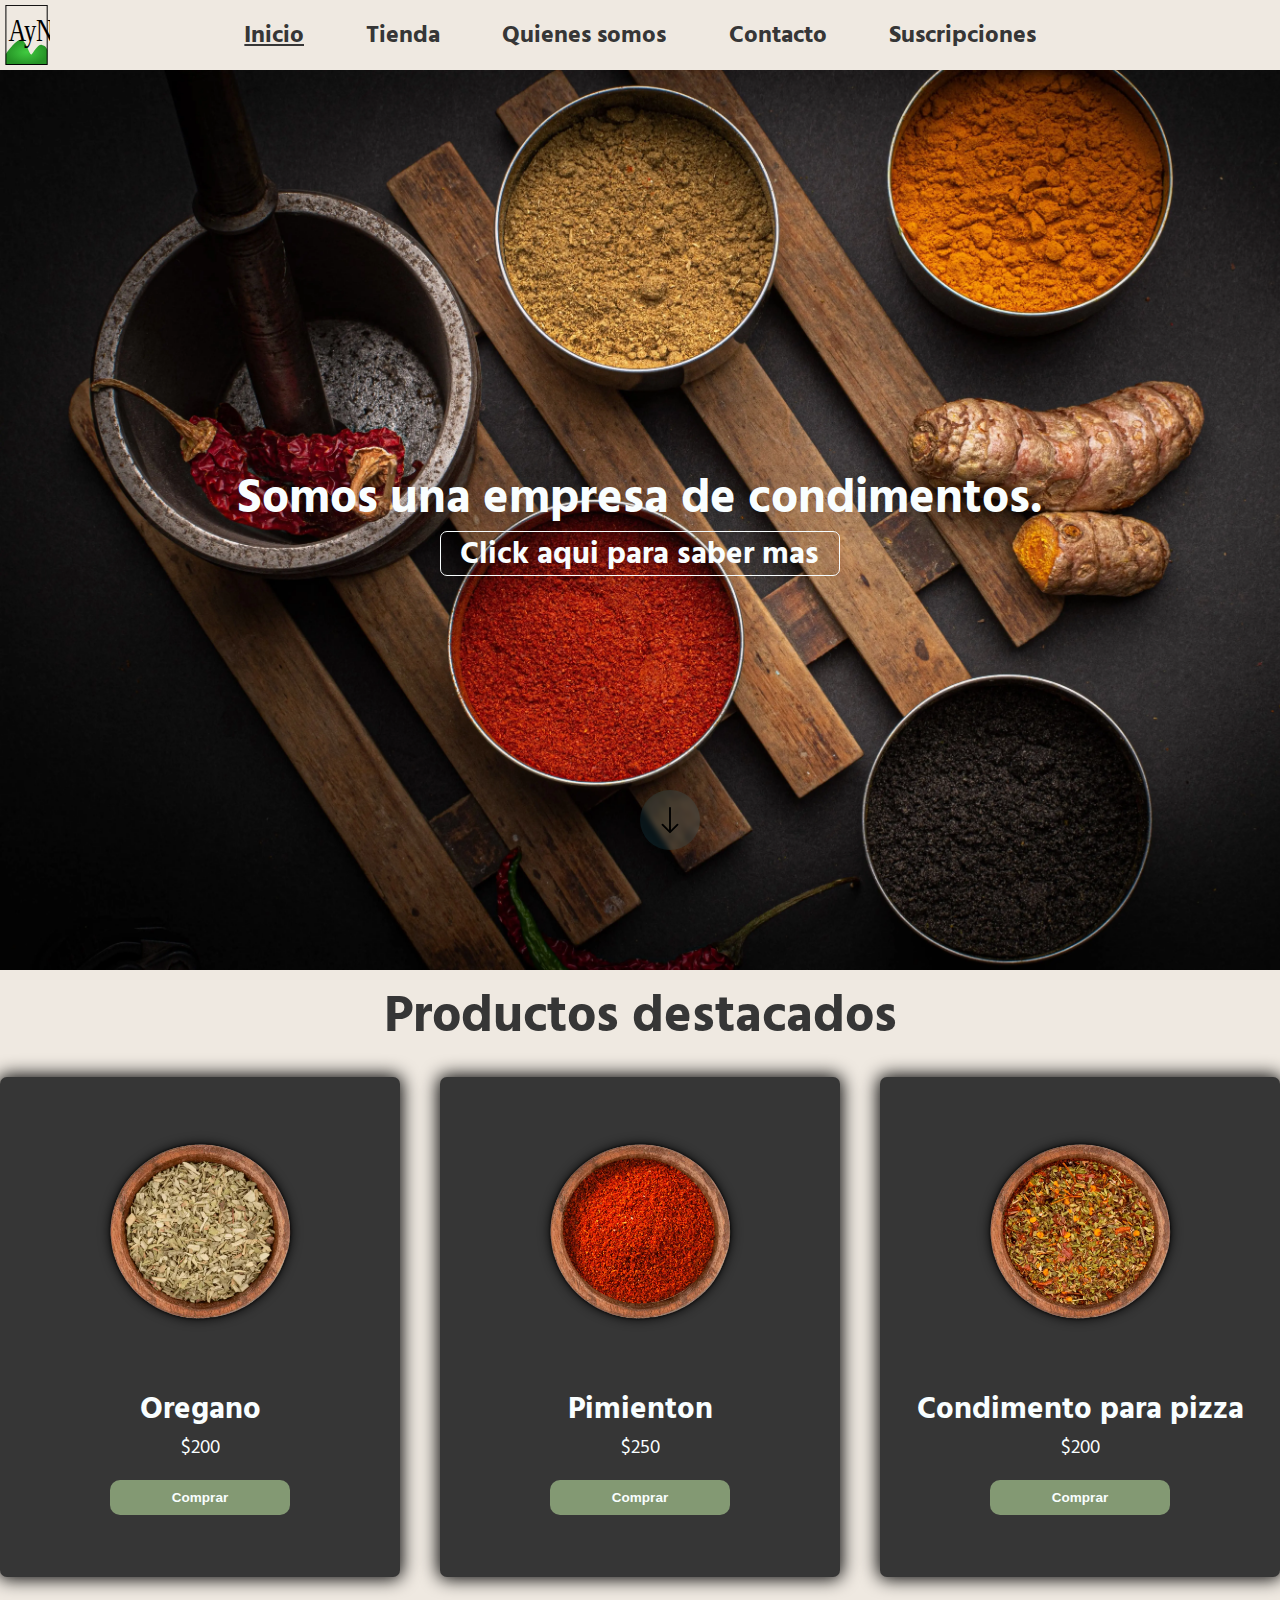
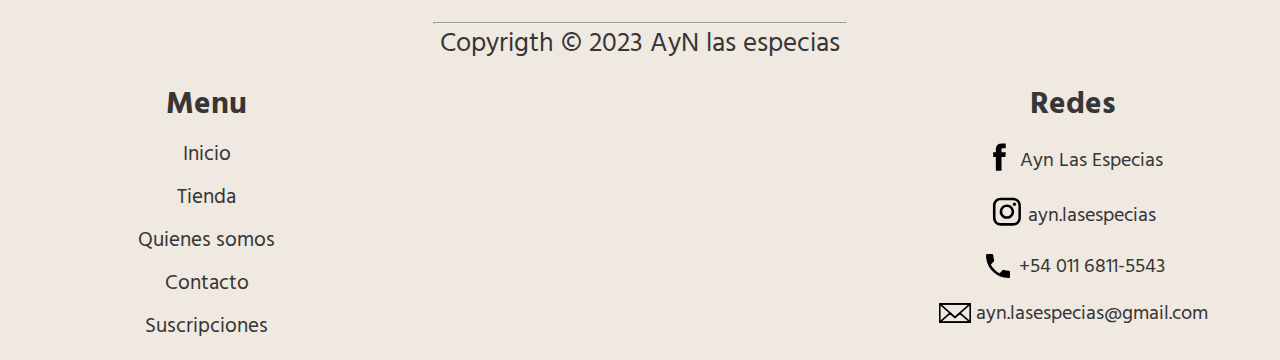
==== commit 4165912d: "optimizacion de img2" ====
--- a/index.html
+++ b/index.html
@@ -150,7 +150,7 @@
 
             <div class="productos__destacados__style"> <!-- producto destacado 1 -->
     
-                <img src="./img/oregano.png" alt="oregano">
+                <img src="./img/oregano.webp" alt="oregano">
     
                 <h4>Oregano</h4>
 
@@ -162,7 +162,7 @@
     
             <div class="productos__destacados__style"> <!-- producto destacado 2 -->
     
-                <img src="./img/pimenton.png" alt="pimienton">
+                <img src="./img/pimenton.webp" alt="pimienton">
     
                 <h4>Pimienton</h4>
 
@@ -174,7 +174,7 @@
     
             <div class="productos__destacados__style"> <!-- producto destacado 3 -->
     
-                <img src="./img/condimentoPizza.png" alt="condimentoPizza">
+                <img src="./img/condimentopizza.webp" alt="condimentoPizza">
     
                 <h4>Condimento para pizza</h4>
 
--- a/SASS/main.css
+++ b/SASS/main.css
@@ -107,60 +107,60 @@
     align-items: center;
   }
   .header__navMovil__style img {
-    width: 40px;
-    height: 40px;
+    width: 30px;
+    height: 30px;
+  }
+  .header__navMovil__style p {
+    font-size: 1rem;
+    font-weight: bold;
+  }
+}
+@media (min-width: 481px) and (max-width: 1023px) {
+  .header {
+    padding-top: 1px;
+    display: grid;
+    grid-template-columns: 1fr;
+    grid-template-rows: 60px 80px;
+  }
+  .header__titulo {
+    display: flex;
+    justify-content: center;
+  }
+  .header__titulo img {
+    display: none;
+  }
+  .header__titulo h1 {
+    font-size: 3rem;
+    display: block;
+  }
+  .header__nav {
+    grid-column: 1/2;
+  }
+  .header__nav__links {
+    display: none;
+  }
+  .header__navMovil {
+    grid-row: 2/3;
+    display: flex;
+    justify-content: space-around;
+  }
+  .header__navMovil__style {
+    display: flex;
+    flex-direction: column;
+    justify-content: center;
+    align-items: center;
+  }
+  .header__navMovil__style img {
+    width: 60px;
+    height: 60px;
   }
   .header__navMovil__style p {
     font-size: 1.5rem;
     font-weight: bold;
   }
 }
-@media (min-width: 481px) and (max-width: 1023px) {
-  .header {
-    padding-top: 1px;
-    display: grid;
-    grid-template-columns: 1fr;
-    grid-template-rows: 60px 80px;
-  }
-  .header__titulo {
-    display: flex;
-    justify-content: center;
-  }
-  .header__titulo img {
-    display: none;
-  }
-  .header__titulo h1 {
-    font-size: 3rem;
-    display: block;
-  }
-  .header__nav {
-    grid-column: 1/2;
-  }
-  .header__nav__links {
-    display: none;
-  }
-  .header__navMovil {
-    grid-row: 2/3;
-    display: flex;
-    justify-content: space-around;
-  }
-  .header__navMovil__style {
-    display: flex;
-    flex-direction: column;
-    justify-content: center;
-    align-items: center;
-  }
-  .header__navMovil__style img {
-    width: 60px;
-    height: 60px;
-  }
-  .header__navMovil__style p {
-    font-size: 1.5rem;
-    font-weight: bold;
-  }
-}
 .inicio {
-  background-image: url(../img/fondoIndex.jpg);
+  background-image: url(../img/fondoIndex.webp);
   background-size: cover;
   background-repeat: no-repeat;
   display: grid;
@@ -311,22 +311,28 @@
   .productos {
     display: grid;
     grid-template-columns: 1fr;
-    grid-template-rows: auto 1300px;
+    grid-template-rows: auto 1100px;
   }
   .productos__destacados {
     display: flex;
     flex-direction: column;
   }
   .productos__destacados__style {
-    width: 350px;
-    height: 400px;
-    display: flex;
-    flex-direction: column;
-    align-items: center;
+    width: 300px;
+    height: 300px;
+    display: flex;
+    flex-direction: column;
+    align-items: center;
+  }
+  .productos__destacados__style h4 {
+    font-size: 2rem;
+  }
+  .productos__destacados__style p {
+    font-size: 1.2rem;
   }
   .productos img {
-    width: 200px;
-    height: 200px;
+    width: 180px;
+    height: 180px;
     border-radius: 5px;
   }
 }
@@ -375,10 +381,10 @@
   }
 }
 .tienda {
-  background-color: #322d29;
+  background-image: radial-gradient(ellipse 500px 250px, #2a2a2a, #202020);
   display: grid;
   grid-template-columns: 1fr;
-  max-height: 1200px;
+  max-height: 2400px;
   grid-template-rows: 150px auto;
 }
 .tienda form {
@@ -391,11 +397,13 @@
   border-radius: 10px;
   width: 35%;
   height: 40px;
+  font-size: 2rem;
 }
 .tienda form .buscar {
   height: 40px;
   width: 5%;
   border-radius: 10px;
+  font-size: 1.5rem;
 }
 .tienda__productos {
   display: flex;
@@ -410,20 +418,20 @@
   display: flex;
   flex-direction: column;
   align-items: center;
-  background-color: #f9feff;
+  background-color: #efe9e1;
   height: 350px;
   width: 300px;
-  border-radius: 10px;
+  border-radius: 5px;
 }
 .tienda__productos__style h2 {
-  font-size: 30px;
+  font-size: 3rem;
   text-align: center;
   font-weight: 700;
   margin: 0 10px;
   font-family: "Hind Madurai", sans-serif;
 }
 .tienda__productos__style p {
-  font-size: 18px;
+  font-size: 1.8rem;
   font-weight: 700;
   text-align: center;
   margin: 5px 10px;
@@ -467,24 +475,24 @@
     display: flex;
     flex-direction: row;
     align-items: center;
-    background-color: #f9feff;
+    background-color: #efe9e1;
     height: 200px;
-    width: 350px;
+    width: 250px;
     border-radius: 10px;
   }
   .tienda__productos__style img {
-    height: 180px;
-    width: 180px;
+    height: 120px;
+    width: 120px;
     border-radius: 70px;
   }
   .tienda__productos__style h2 {
-    font-size: 25px;
+    font-size: 2rem;
     text-align: center;
     font-weight: bold;
     margin: 0 5px;
   }
   .tienda__productos__style p {
-    font-size: 15px;
+    font-size: 1.5rem;
     font-weight: bold;
     text-align: center;
     margin: 5px 5px;
@@ -526,7 +534,7 @@
     display: flex;
     flex-direction: row;
     align-items: center;
-    background-color: #f9feff;
+    background-color: #efe9e1;
     height: 200px;
     width: 300px;
     border-radius: 10px;
@@ -537,13 +545,13 @@
     border-radius: 70px;
   }
   .tienda__productos__style h2 {
-    font-size: 25px;
+    font-size: 2rem;
     text-align: center;
     font-weight: bold;
     margin: 0 5px;
   }
   .tienda__productos__style p {
-    font-size: 15px;
+    font-size: 1.5rem;
     font-weight: bold;
     text-align: center;
     margin: 5px 5px;
@@ -678,18 +686,19 @@
   }
   .clientes__info {
     display: grid;
-    grid-template-columns: 350px;
+    grid-template-columns: auto;
     grid-template-rows: 1fr 1fr;
   }
   .clientes__info__style {
     align-items: center;
     justify-content: center;
-    padding-right: 0%;
+    padding-right: 0;
+    margin-right: 0;
     border-right-style: none;
   }
   .clientes__info__style img {
-    height: 250px;
-    width: 250px;
+    height: 220px;
+    width: 220px;
   }
   .clientes__info__style h3 {
     padding-right: 0;
@@ -701,62 +710,61 @@
     border-left-style: none;
   }
   .clientes__info__frame iframe {
-    height: 250px;
-    width: 250px;
+    height: 220px;
+    width: 220px;
+  }
+  .clientes__info__frame h3 {
+    padding-bottom: 3px;
+  }
+}
+@media (min-width: 481px) and (max-width: 1023px) {
+  .quienesSomos {
+    display: grid;
+    grid-template-columns: 1fr;
+  }
+  .quienesSomos__img {
+    display: none;
+  }
+  .quienesSomos__info a {
+    margin-bottom: 25px;
+  }
+  .clientes__info {
+    display: grid;
+    grid-template-columns: auto;
+    grid-template-rows: 1fr 1fr;
+    justify-items: center;
+    align-items: center;
+  }
+  .clientes__info__style {
+    padding-right: 0%;
+    border-right-style: none;
+    align-items: center;
+    justify-content: center;
+  }
+  .clientes__info__style img {
+    height: 400px;
+    width: 400px;
+  }
+  .clientes__info__style h3 {
+    padding-right: 0;
+    padding-bottom: 3px;
+  }
+  .clientes__info__frame {
+    align-items: center;
+    padding-left: 0;
+    border-left-style: none;
+  }
+  .clientes__info__frame iframe {
+    height: 400px;
+    width: 400px;
   }
   .clientes__info__frame h3 {
     padding-left: 0;
     padding-bottom: 3px;
   }
 }
-@media (min-width: 481px) and (max-width: 1023px) {
-  .quienesSomos {
-    display: grid;
-    grid-template-columns: 1fr;
-  }
-  .quienesSomos__img {
-    display: none;
-  }
-  .quienesSomos__info a {
-    margin-bottom: 25px;
-  }
-  .clientes__info {
-    display: grid;
-    grid-template-columns: auto;
-    grid-template-rows: 1fr 1fr;
-    justify-items: center;
-    align-items: center;
-  }
-  .clientes__info__style {
-    padding-right: 0%;
-    border-right-style: none;
-    align-items: center;
-    justify-content: center;
-  }
-  .clientes__info__style img {
-    height: 400px;
-    width: 400px;
-  }
-  .clientes__info__style h3 {
-    padding-right: 0;
-    padding-bottom: 3px;
-  }
-  .clientes__info__frame {
-    align-items: center;
-    padding-left: 0;
-    border-left-style: none;
-  }
-  .clientes__info__frame iframe {
-    height: 400px;
-    width: 400px;
-  }
-  .clientes__info__frame h3 {
-    padding-left: 0;
-    padding-bottom: 3px;
-  }
-}
 .contacto {
-  background-image: linear-gradient(to top, #051e22, #5a944d);
+  background-image: linear-gradient(#051e22, #5a944d);
   display: grid;
   grid-template-columns: 1fr 1fr 1fr;
   grid-template-rows: 1fr 1fr 1fr;
@@ -772,10 +780,12 @@
   font-size: 60px;
   font-weight: 700;
   font-family: "Hind Madurai", sans-serif;
+  color: #f9feff;
 }
 .contacto__texto p {
   font-size: 25px;
   font-family: "Hind Madurai", sans-serif;
+  color: #f9feff;
 }
 
 #casillaMail {
@@ -784,29 +794,31 @@
   justify-self: center;
   width: 500px;
   height: 350px;
-  background-color: #f9feff;
+  background-color: #efe9e1;
   border-radius: 3px;
   display: flex;
   flex-direction: column;
   justify-content: center;
   align-items: center;
   box-shadow: 0px 0px 18px 2px #000000;
-  border-style: dashed;
-  border-color: #902c2c;
 }
 #casillaMail .inputMail {
   border-radius: 15px;
   height: 40px;
   width: 350px;
+  font-size: 2rem;
 }
 #casillaMail .inputEnviar {
   border-radius: 5px;
   margin-top: 10px;
   width: 120px;
   height: 30px;
+  font-size: 2rem;
+  border-style: none;
+  background-color: #5a944d;
 }
 #casillaMail label {
-  font-size: 30px;
+  font-size: 4rem;
   font-weight: bold;
 }
 
@@ -836,8 +848,8 @@
 .sub {
   display: grid;
   grid-template-columns: 1fr;
-  grid-template-rows: 200px 1000px;
-  background-image: url(../img/fondoSuscripciones.jpg);
+  grid-template-rows: 200px 700px;
+  background-image: url(../img/fondoSuscripciones.webp);
   background-size: cover;
   background-repeat: no-repeat;
 }
@@ -849,29 +861,31 @@
   justify-content: center;
 }
 .sub__texto h2 {
-  font-size: 40px;
+  font-size: 4rem;
   font-weight: 700;
   font-family: "Hind Madurai", sans-serif;
   color: #f9feff;
 }
 .sub__texto p {
-  font-size: 18px;
-  text-align: center;
-  margin: 5px 60px;
-  font-family: "Hind Madurai", sans-serif;
-  color: #f9feff;
+  font-size: 2rem;
+  text-align: center;
+  margin-left: 20%;
+  margin-right: 20%;
+  font-family: "Hind Madurai", sans-serif;
+  color: #f9feff;
+  text-align: center;
 }
 .sub__planes {
   display: flex;
-  gap: 40px;
+  gap: 50px;
   flex-direction: row;
   justify-content: center;
-  align-items: flex-start;
-  margin-top: 6%;
+  align-items: center;
+  margin-bottom: 10%;
 }
 .sub__planes__style {
   background-color: #efe9e1;
-  border-radius: 10px;
+  border-radius: 5px;
   height: 450px;
   width: 350px;
   box-shadow: 0px 0px 18px 2px #000000;
@@ -880,15 +894,20 @@
   align-items: center;
 }
 .sub__planes__style h3 {
-  font-size: 25px;
+  font-size: 3rem;
   font-weight: 700;
   margin-top: 5px;
   font-family: "Hind Madurai", sans-serif;
 }
+.sub__planes__style ul li {
+  font-size: 2rem;
+  font-family: "Hind Madurai", sans-serif;
+}
 .sub__planes__style p {
-  font-size: 18px;
-  text-align: center;
-  margin: 10px 20px;
+  font-size: 3rem;
+  font-weight: 700;
+  text-align: center;
+  margin-top: 20%;
   font-family: "Hind Madurai", sans-serif;
 }
 .sub__planes__style input {
@@ -910,8 +929,6 @@
     display: grid;
     grid-template-columns: 1fr;
     grid-template-rows: auto 1500px;
-    background-image: url(../img/fondoSuscripcionesMovil.jpg);
-    background-position: left;
   }
   .sub__texto p {
     margin-bottom: 12px;
@@ -924,7 +941,7 @@
   }
   .sub__planes__style {
     height: 450px;
-    width: 350px;
+    width: 300px;
   }
 }
 @media (min-width: 481px) and (max-width: 1023px) {
